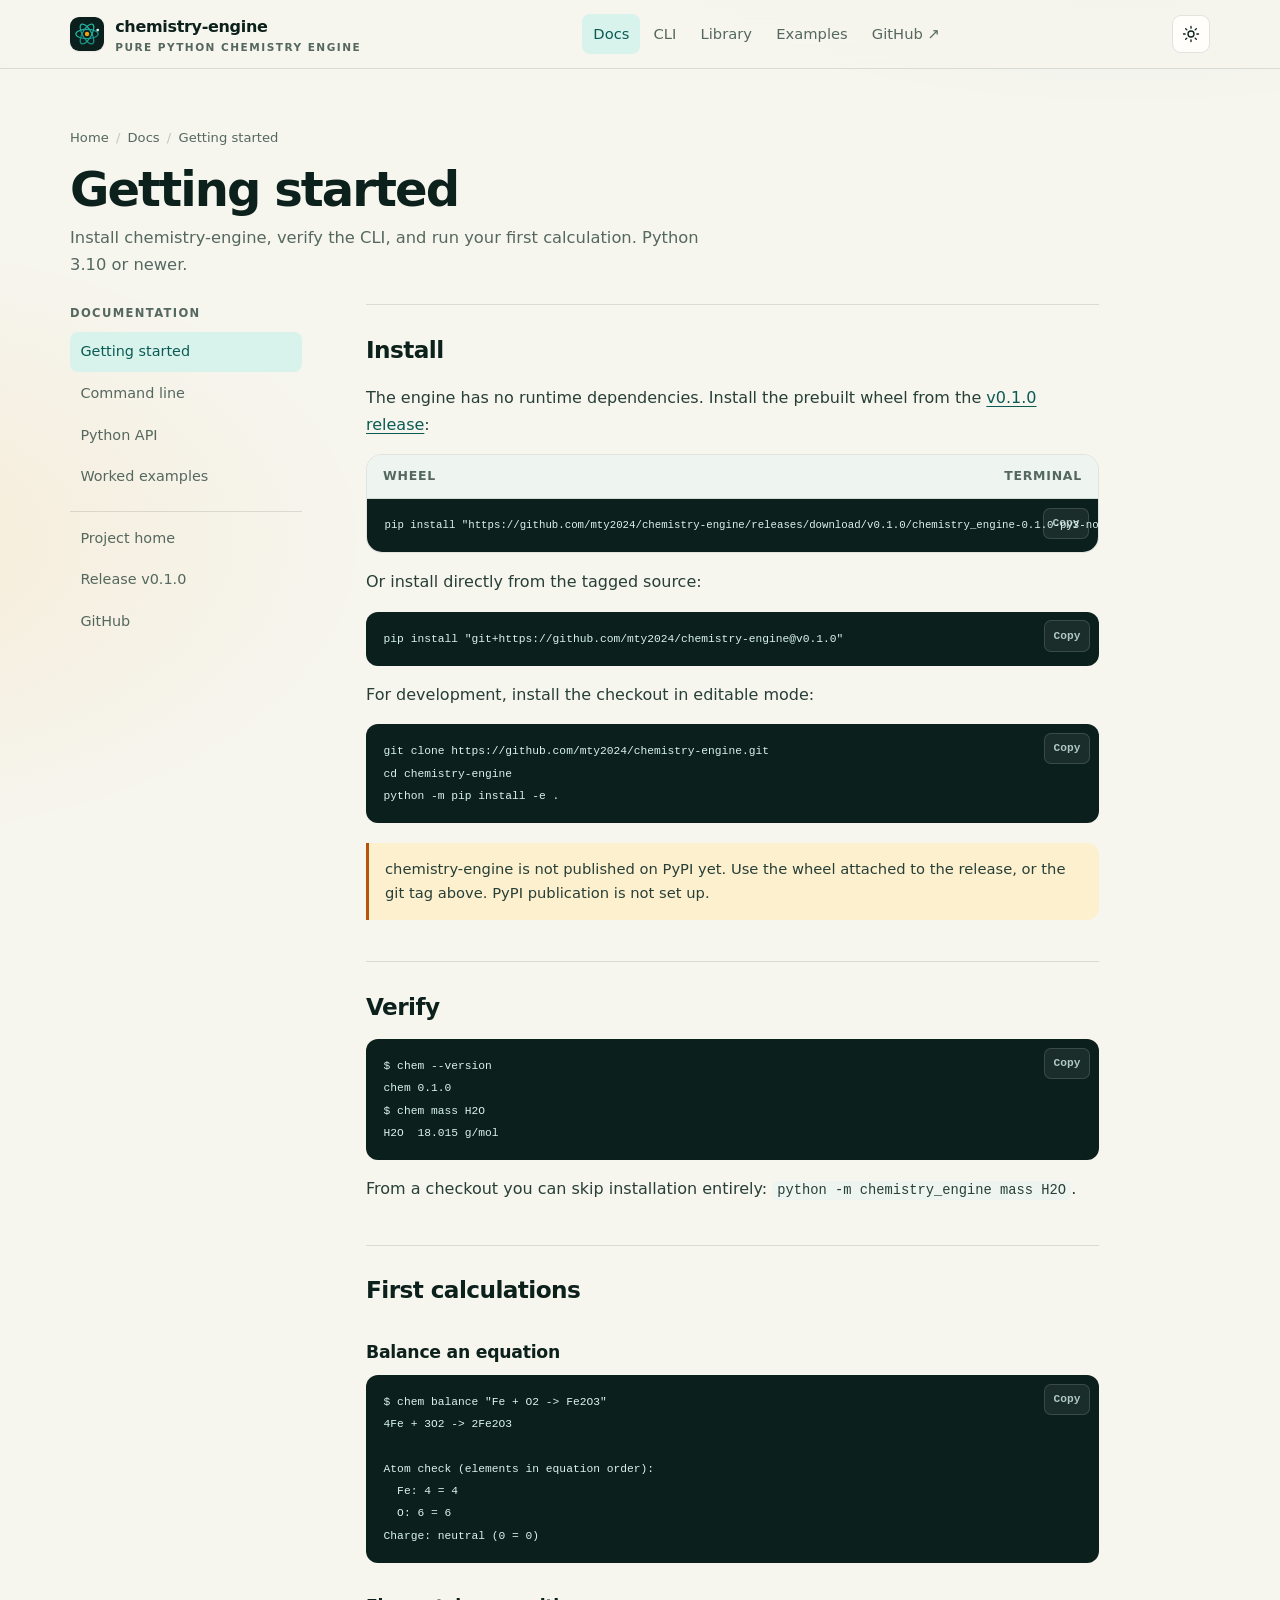
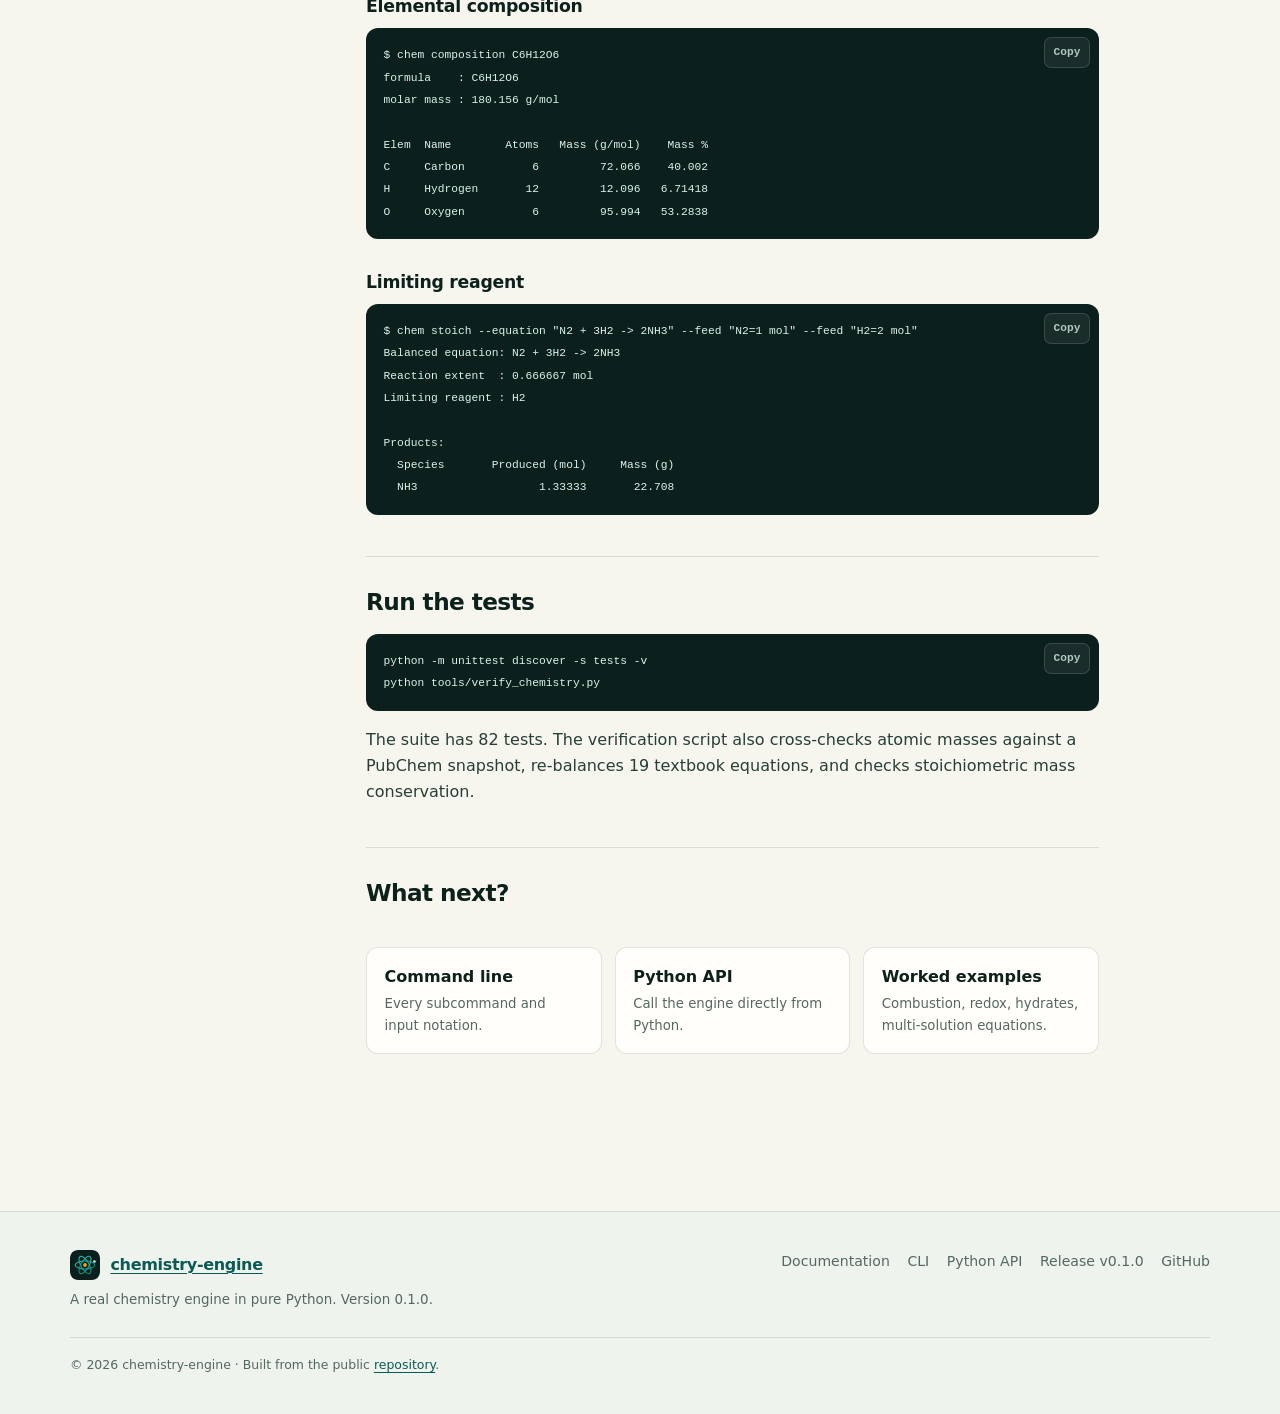
==== site/docs/index.html @ 9624a985 "feat: add GitHub Pages documentation site - responsive landing page with interactive element explore" ====
<!doctype html>
<html lang="en">
<head>
  <meta charset="utf-8">
  <meta name="viewport" content="width=device-width, initial-scale=1">
  <title>Getting started — chemistry-engine</title>
  <meta name="description" content="Install the chemistry-engine wheel, verify the CLI, and run your first formulas, balances, and stoichiometry calculations.">
  <link rel="icon" href="../assets/logo.svg" type="image/svg+xml">
  <script>
    (function () {
      try {
        var stored = localStorage.getItem("chemistry-engine-theme");
        var dark = window.matchMedia("(prefers-color-scheme: dark)").matches;
        document.documentElement.dataset.theme = stored || (dark ? "dark" : "light");
      } catch (error) {}
    })();
  </script>
  <link rel="stylesheet" href="../assets/styles.css">
  <script defer src="../assets/site.js"></script>
</head>
<body>
  <a class="skip-link" href="#main">Skip to content</a>

  <header class="site-header">
    <div class="container">
      <a class="brand" href="../index.html">
        <img src="../assets/logo.svg" alt="" width="34" height="34">
        <span>chemistry-engine<small>pure python chemistry engine</small></span>
      </a>
      <nav class="nav" id="primary-nav" data-nav aria-label="Primary">
        <a href="index.html" aria-current="page">Docs</a>
        <a href="cli.html">CLI</a>
        <a href="library.html">Library</a>
        <a href="examples.html">Examples</a>
        <a href="https://github.com/mty2024/chemistry-engine" rel="noopener">GitHub ↗</a>
      </nav>
      <div class="header-actions">
        <button class="icon-btn" type="button" data-theme-toggle aria-label="Switch theme" aria-pressed="false">
          <svg viewBox="0 0 24 24" fill="none" stroke="currentColor" stroke-width="1.8" stroke-linecap="round" aria-hidden="true"><circle cx="12" cy="12" r="4"></circle><path d="M12 2v2.2M12 19.8V22M2 12h2.2M19.8 12H22M4.9 4.9l1.6 1.6M17.5 17.5l1.6 1.6M19.1 4.9l-1.6 1.6M6.5 17.5l-1.6 1.6"></path></svg>
        </button>
        <button class="icon-btn menu-toggle" type="button" data-menu-toggle aria-expanded="false" aria-controls="primary-nav" aria-label="Open navigation">
          <svg viewBox="0 0 24 24" fill="none" stroke="currentColor" stroke-width="2" stroke-linecap="round" aria-hidden="true"><path d="M4 7h16M4 12h16M4 17h16"></path></svg>
        </button>
      </div>
    </div>
  </header>

  <main id="main">
    <section class="docs-hero">
      <div class="container">
        <ol class="breadcrumb">
          <li><a href="../index.html">Home</a></li>
          <li>Docs</li>
          <li>Getting started</li>
        </ol>
        <h1>Getting started</h1>
        <p>Install chemistry-engine, verify the CLI, and run your first calculation. Python 3.10 or newer.</p>
      </div>
    </section>

    <div class="container docs-layout">
      <aside class="docs-sidebar">
        <p class="sidebar-title">Documentation</p>
        <nav data-docs-nav aria-label="Documentation">
          <a href="index.html">Getting started</a>
          <a href="cli.html">Command line</a>
          <a href="library.html">Python API</a>
          <a href="examples.html">Worked examples</a>
        </nav>
        <hr class="sidebar-sep">
        <nav aria-label="Elsewhere">
          <a href="../index.html">Project home</a>
          <a href="https://github.com/mty2024/chemistry-engine/releases/tag/v0.1.0" rel="noopener">Release v0.1.0</a>
          <a href="https://github.com/mty2024/chemistry-engine" rel="noopener">GitHub</a>
        </nav>
      </aside>

      <article class="doc-body">
        <h2>Install</h2>
        <p>
          The engine has no runtime dependencies. Install the prebuilt wheel from the
          <a href="https://github.com/mty2024/chemistry-engine/releases/tag/v0.1.0" rel="noopener">v0.1.0 release</a>:
        </p>
        <div class="code-card">
          <header><span>Wheel</span><span>terminal</span></header>
          <pre><code>pip install "https://github.com/mty2024/chemistry-engine/releases/download/v0.1.0/chemistry_engine-0.1.0-py3-none-any.whl"</code></pre>
        </div>
        <p>Or install directly from the tagged source:</p>
        <pre><code>pip install "git+https://github.com/mty2024/chemistry-engine@v0.1.0"</code></pre>
        <p>For development, install the checkout in editable mode:</p>
        <pre><code>git clone https://github.com/mty2024/chemistry-engine.git
cd chemistry-engine
python -m pip install -e .</code></pre>
        <div class="callout">
          <p>chemistry-engine is not published on PyPI yet. Use the wheel attached to the release, or the git tag above. PyPI publication is not set up.</p>
        </div>

        <h2>Verify</h2>
        <pre><code>$ chem --version
chem 0.1.0
$ chem mass H2O
H2O  18.015 g/mol</code></pre>
        <p>
          From a checkout you can skip installation entirely:
          <code>python -m chemistry_engine mass H2O</code>.
        </p>

        <h2>First calculations</h2>
        <h3>Balance an equation</h3>
        <pre><code>$ chem balance "Fe + O2 -> Fe2O3"
4Fe + 3O2 -> 2Fe2O3

Atom check (elements in equation order):
  Fe: 4 = 4
  O: 6 = 6
Charge: neutral (0 = 0)</code></pre>

        <h3>Elemental composition</h3>
        <pre><code>$ chem composition C6H12O6
formula    : C6H12O6
molar mass : 180.156 g/mol

Elem  Name        Atoms   Mass (g/mol)    Mass %
C     Carbon          6         72.066    40.002
H     Hydrogen       12         12.096   6.71418
O     Oxygen          6         95.994   53.2838</code></pre>

        <h3>Limiting reagent</h3>
        <pre><code>$ chem stoich --equation "N2 + 3H2 -> 2NH3" --feed "N2=1 mol" --feed "H2=2 mol"
Balanced equation: N2 + 3H2 -> 2NH3
Reaction extent  : 0.666667 mol
Limiting reagent : H2

Products:
  Species       Produced (mol)     Mass (g)
  NH3                  1.33333       22.708</code></pre>

        <h2>Run the tests</h2>
        <pre><code>python -m unittest discover -s tests -v
python tools/verify_chemistry.py</code></pre>
        <p>
          The suite has 82 tests. The verification script also cross-checks atomic
          masses against a PubChem snapshot, re-balances 19 textbook equations, and
          checks stoichiometric mass conservation.
        </p>

        <h2>What next?</h2>
        <div class="next-links">
          <a href="cli.html">Command line<span>Every subcommand and input notation.</span></a>
          <a href="library.html">Python API<span>Call the engine directly from Python.</span></a>
          <a href="examples.html">Worked examples<span>Combustion, redox, hydrates, multi-solution equations.</span></a>
        </div>
      </article>
    </div>
  </main>

  <footer class="site-footer">
    <div class="container">
      <div class="footer-grid">
        <div>
          <a class="footer-brand" href="../index.html">
            <img src="../assets/logo.svg" alt="" width="30" height="30">
            <span>chemistry-engine</span>
          </a>
          <p class="footer-meta">A real chemistry engine in pure Python. Version 0.1.0.</p>
        </div>
        <ul class="footer-links">
          <li><a href="index.html">Documentation</a></li>
          <li><a href="cli.html">CLI</a></li>
          <li><a href="library.html">Python API</a></li>
          <li><a href="https://github.com/mty2024/chemistry-engine/releases/tag/v0.1.0" rel="noopener">Release v0.1.0</a></li>
          <li><a href="https://github.com/mty2024/chemistry-engine" rel="noopener">GitHub</a></li>
        </ul>
      </div>
      <div class="footer-bottom">
        © <span data-year>2026</span> chemistry-engine · Built from the public
        <a href="https://github.com/mty2024/chemistry-engine" rel="noopener">repository</a>.
      </div>
    </div>
  </footer>
</body>
</html>
---- site/assets/styles.css ----
/* chemistry-engine — project site styles (no external assets or fonts) */

:root {
  color-scheme: light;
  --bg: #f6f5ee;
  --bg-soft: #eef3ee;
  --surface: #fffefa;
  --surface-2: #eef4f0;
  --surface-3: #e4eee8;
  --ink: #0d211c;
  --ink-soft: #273f37;
  --muted: #55685f;
  --line: rgba(13, 33, 28, 0.12);
  --line-strong: rgba(13, 33, 28, 0.22);
  --brand: #0f766e;
  --brand-strong: #0b5b54;
  --brand-soft: #d8f3ec;
  --accent: #b45309;
  --accent-soft: #fdf0cf;
  --code-bg: #0b1f1c;
  --code-ink: #d9f4ec;
  --code-muted: #7fb3a6;
  --shadow-sm: 0 1px 2px rgba(13, 33, 28, 0.06);
  --shadow: 0 22px 55px -32px rgba(13, 33, 28, 0.5);
  --radius-sm: 10px;
  --radius: 16px;
  --radius-lg: 26px;
  --max: 1140px;
  --font-sans: "Segoe UI", system-ui, -apple-system, BlinkMacSystemFont, "Helvetica Neue", Arial, sans-serif;
  --font-mono: "Cascadia Code", ui-monospace, SFMono-Regular, Consolas, "Liberation Mono", monospace;
}

[data-theme="dark"] {
  color-scheme: dark;
  --bg: #071310;
  --bg-soft: #0a1a16;
  --surface: #0d211c;
  --surface-2: #112a24;
  --surface-3: #17352d;
  --ink: #e9f6f1;
  --ink-soft: #c3d9d1;
  --muted: #96b0a7;
  --line: rgba(210, 240, 231, 0.13);
  --line-strong: rgba(210, 240, 231, 0.24);
  --brand: #2dd4bf;
  --brand-strong: #5eead4;
  --brand-soft: #103d36;
  --accent: #fbbf24;
  --accent-soft: #37290a;
  --code-bg: #030e0b;
  --code-ink: #c9f5e8;
  --code-muted: #6fa99a;
  --shadow-sm: 0 1px 2px rgba(0, 0, 0, 0.4);
  --shadow: 0 24px 60px -30px rgba(0, 0, 0, 0.85);
}

*,
*::before,
*::after {
  box-sizing: border-box;
}

html {
  scroll-behavior: smooth;
}

@media (prefers-reduced-motion: reduce) {
  html {
    scroll-behavior: auto;
  }
  *,
  *::before,
  *::after {
    animation-duration: 0.001ms !important;
    transition-duration: 0.001ms !important;
  }
}

body {
  margin: 0;
  font-family: var(--font-sans);
  font-size: 16px;
  line-height: 1.65;
  color: var(--ink);
  background:
    radial-gradient(1100px 560px at 88% -8%, rgba(20, 184, 166, 0.14), transparent 62%),
    radial-gradient(900px 520px at -12% 18%, rgba(245, 158, 11, 0.1), transparent 58%),
    var(--bg);
  -webkit-font-smoothing: antialiased;
  text-rendering: optimizeLegibility;
}

img,
svg {
  display: block;
  max-width: 100%;
}

a {
  color: var(--brand-strong);
  text-decoration-thickness: 1px;
  text-underline-offset: 3px;
}

[data-theme="dark"] a {
  color: var(--brand);
}

a:hover {
  text-decoration-thickness: 2px;
}

button {
  font: inherit;
}

::selection {
  background: var(--brand-soft);
  color: var(--ink);
}

:focus-visible {
  outline: 3px solid var(--brand);
  outline-offset: 3px;
  border-radius: 4px;
}

.sr-only {
  position: absolute;
  width: 1px;
  height: 1px;
  padding: 0;
  margin: -1px;
  overflow: hidden;
  clip: rect(0, 0, 0, 0);
  white-space: nowrap;
  border: 0;
}

.skip-link {
  position: absolute;
  top: -100%;
  left: 1rem;
  z-index: 100;
  padding: 0.7rem 1rem;
  background: var(--ink);
  color: var(--bg);
  border-radius: 0 0 10px 10px;
  font-weight: 600;
}

.skip-link:focus {
  top: 0;
}

.container {
  width: min(calc(100% - 2.5rem), var(--max));
  margin-inline: auto;
}

.muted {
  color: var(--muted);
}

/* ---------- header ---------- */
.site-header {
  position: sticky;
  top: 0;
  z-index: 50;
  background: color-mix(in srgb, var(--bg) 84%, transparent);
  border-bottom: 1px solid var(--line);
  backdrop-filter: blur(16px);
  -webkit-backdrop-filter: blur(16px);
}

.site-header .container {
  display: flex;
  align-items: center;
  justify-content: space-between;
  gap: 1rem;
  min-height: 68px;
}

.brand {
  display: inline-flex;
  align-items: center;
  gap: 0.7rem;
  color: var(--ink);
  text-decoration: none;
  font-weight: 700;
  letter-spacing: -0.02em;
  white-space: nowrap;
}

.brand img {
  width: 34px;
  height: 34px;
  border-radius: 9px;
  box-shadow: var(--shadow-sm);
}

.brand small {
  display: block;
  font-size: 0.66rem;
  font-weight: 600;
  letter-spacing: 0.14em;
  text-transform: uppercase;
  color: var(--muted);
  line-height: 1.2;
}

.nav {
  display: flex;
  align-items: center;
  gap: 0.15rem;
}

.nav a {
  padding: 0.48rem 0.68rem;
  border-radius: 8px;
  color: var(--muted);
  text-decoration: none;
  font-size: 0.92rem;
  font-weight: 500;
}

.nav a:hover {
  color: var(--ink);
  background: var(--surface-2);
}

.nav a[aria-current="page"] {
  color: var(--brand-strong);
  background: var(--brand-soft);
}

[data-theme="dark"] .nav a[aria-current="page"] {
  color: var(--brand-strong);
}

.header-actions {
  display: flex;
  align-items: center;
  gap: 0.35rem;
}

.icon-btn {
  display: inline-grid;
  place-items: center;
  width: 38px;
  height: 38px;
  border: 1px solid var(--line);
  border-radius: 9px;
  background: var(--surface);
  color: var(--ink);
  cursor: pointer;
  transition: border-color 0.15s ease, background 0.15s ease;
}

.icon-btn:hover {
  border-color: var(--brand);
  background: var(--surface-2);
}

.icon-btn svg {
  width: 18px;
  height: 18px;
}

.menu-toggle {
  display: none;
}

@media (max-width: 860px) {
  .nav {
    display: none;
  }
  .menu-toggle {
    display: inline-grid;
  }
  .nav.is-open {
    display: flex;
    position: absolute;
    top: 68px;
    left: 0;
    right: 0;
    flex-direction: column;
    align-items: stretch;
    gap: 0.15rem;
    padding: 0.7rem 1.25rem 1rem;
    background: var(--surface);
    border-bottom: 1px solid var(--line);
    box-shadow: var(--shadow);
  }
  .nav.is-open a {
    padding: 0.7rem 0.8rem;
  }
}

/* ---------- buttons ---------- */
.btn {
  display: inline-flex;
  align-items: center;
  justify-content: center;
  gap: 0.5rem;
  padding: 0.72rem 1.15rem;
  border: 1px solid transparent;
  border-radius: 10px;
  font-size: 0.95rem;
  font-weight: 600;
  line-height: 1.2;
  text-decoration: none;
  cursor: pointer;
  transition: background 0.15s ease, border-color 0.15s ease, color 0.15s ease, transform 0.15s ease;
}

.btn:active {
  transform: translateY(1px);
}

.btn-primary {
  background: var(--brand);
  color: #f4fffb;
}

.btn-primary:hover {
  background: var(--brand-strong);
  text-decoration: none;
}

[data-theme="dark"] .btn-primary {
  color: #032521;
}

.btn-ghost {
  background: var(--surface);
  border-color: var(--line-strong);
  color: var(--ink);
}

.btn-ghost:hover {
  border-color: var(--brand);
  color: var(--brand-strong);
  text-decoration: none;
}

.btn-small {
  padding: 0.45rem 0.7rem;
  font-size: 0.82rem;
  border-radius: 8px;
}

/* ---------- hero ---------- */
.hero {
  padding: clamp(3rem, 8vw, 6rem) 0 clamp(2.5rem, 6vw, 4rem);
}

.hero-grid {
  display: grid;
  grid-template-columns: minmax(0, 1.15fr) minmax(300px, 0.85fr);
  gap: clamp(2rem, 5vw, 4.5rem);
  align-items: center;
}

.eyebrow {
  display: inline-flex;
  align-items: center;
  gap: 0.5rem;
  margin: 0 0 1.1rem;
  padding: 0.35rem 0.7rem;
  border: 1px solid var(--line);
  border-radius: 999px;
  background: var(--surface);
  color: var(--muted);
  font-size: 0.78rem;
  font-weight: 600;
  letter-spacing: 0.08em;
  text-transform: uppercase;
}

.eyebrow::before {
  content: "";
  width: 7px;
  height: 7px;
  border-radius: 50%;
  background: var(--brand);
  box-shadow: 0 0 0 4px var(--brand-soft);
}

.hero h1 {
  margin: 0 0 1.1rem;
  max-width: 15ch;
  font-size: clamp(2.7rem, 6.4vw, 4.9rem);
  line-height: 1.02;
  letter-spacing: -0.045em;
  font-weight: 750;
}

.hero h1 .grad {
  background: linear-gradient(115deg, var(--brand) 10%, var(--accent) 90%);
  -webkit-background-clip: text;
  background-clip: text;
  color: transparent;
}

.lede {
  margin: 0;
  max-width: 56ch;
  font-size: clamp(1.02rem, 1.8vw, 1.2rem);
  color: var(--muted);
}

.hero-actions {
  display: flex;
  flex-wrap: wrap;
  gap: 0.65rem;
  margin-top: 1.6rem;
}

.install {
  display: flex;
  flex-wrap: wrap;
  align-items: center;
  gap: 0.6rem;
  margin-top: 1.5rem;
  padding: 0.8rem 0.9rem;
  max-width: 680px;
  border-radius: 12px;
  background: var(--code-bg);
  color: var(--code-ink);
  font-family: var(--font-mono);
  font-size: 0.82rem;
  overflow-x: auto;
  box-shadow: var(--shadow-sm);
}

.install .prompt {
  color: var(--code-muted);
  user-select: none;
}

.install code {
  flex: 1 1 260px;
  min-width: 0;
  background: none;
  padding: 0;
  white-space: normal;
  overflow-wrap: anywhere;
  line-height: 1.5;
}

.install .copy-inline {
  flex: none;
  margin-left: auto;
  padding: 0.35rem 0.55rem;
  border: 1px solid rgba(255, 255, 255, 0.18);
  border-radius: 7px;
  background: rgba(255, 255, 255, 0.07);
  color: var(--code-ink);
  font-size: 0.72rem;
  cursor: pointer;
}

.install .copy-inline:hover {
  background: rgba(255, 255, 255, 0.14);
}

.hero-panel {
  position: relative;
  padding: 1.1rem;
  border: 1px solid var(--line);
  border-radius: var(--radius-lg);
  background: var(--surface);
  box-shadow: var(--shadow);
}

.hero-panel::before {
  content: "";
  position: absolute;
  inset: -1px;
  border-radius: inherit;
  padding: 1px;
  background: linear-gradient(140deg, rgba(20, 184, 166, 0.55), transparent 45%, rgba(245, 158, 11, 0.35));
  -webkit-mask: linear-gradient(#000 0 0) content-box, linear-gradient(#000 0 0);
  -webkit-mask-composite: xor;
  mask-composite: exclude;
  pointer-events: none;
}

.hero-panel .panel-label {
  margin: 0 0 0.7rem;
  color: var(--muted);
  font-size: 0.74rem;
  font-weight: 600;
  letter-spacing: 0.12em;
  text-transform: uppercase;
}

.hero-panel pre {
  margin: 0;
  min-height: 245px;
  font-size: 0.76rem;
}

/* ---------- stats ---------- */
.stats {
  display: grid;
  grid-template-columns: repeat(4, minmax(0, 1fr));
  gap: 1px;
  margin: 0.5rem 0 0;
  border: 1px solid var(--line);
  border-radius: var(--radius);
  background: var(--line);
  overflow: hidden;
}

.stat {
  padding: 1.15rem 1.25rem;
  background: var(--surface);
}

.stat b {
  display: block;
  font-size: 1.75rem;
  line-height: 1.1;
  letter-spacing: -0.03em;
}

.stat span {
  display: block;
  margin-top: 0.2rem;
  color: var(--muted);
  font-size: 0.84rem;
}

/* ---------- sections ---------- */
.section {
  padding: clamp(3rem, 7vw, 5.5rem) 0 0;
}

.section-head {
  display: flex;
  align-items: end;
  justify-content: space-between;
  gap: 2rem;
  margin-bottom: 1.6rem;
}

.kicker {
  margin: 0 0 0.5rem;
  color: var(--brand-strong);
  font-size: 0.78rem;
  font-weight: 700;
  letter-spacing: 0.12em;
  text-transform: uppercase;
}

[data-theme="dark"] .kicker {
  color: var(--brand);
}

.section-head h2 {
  margin: 0;
  max-width: 22ch;
  font-size: clamp(1.7rem, 3.6vw, 2.5rem);
  line-height: 1.12;
  letter-spacing: -0.035em;
}

.section-head p {
  max-width: 44ch;
  margin: 0;
  color: var(--muted);
}

.cards {
  display: grid;
  grid-template-columns: repeat(auto-fit, minmax(240px, 1fr));
  gap: 1rem;
}

.card {
  padding: 1.35rem;
  border: 1px solid var(--line);
  border-radius: var(--radius);
  background: var(--surface);
  box-shadow: var(--shadow-sm);
  transition: transform 0.18s ease, border-color 0.18s ease, box-shadow 0.18s ease;
}

.card:hover {
  transform: translateY(-2px);
  border-color: var(--line-strong);
  box-shadow: var(--shadow);
}

.card .icon {
  display: grid;
  place-items: center;
  width: 40px;
  height: 40px;
  margin-bottom: 1rem;
  border-radius: 12px;
  background: var(--brand-soft);
  color: var(--brand-strong);
}

[data-theme="dark"] .card .icon {
  color: var(--brand-strong);
}

.card .icon svg {
  width: 21px;
  height: 21px;
}

.card h3 {
  margin: 0 0 0.4rem;
  font-size: 1.02rem;
  letter-spacing: -0.015em;
}

.card p {
  margin: 0;
  color: var(--muted);
  font-size: 0.91rem;
}

.card code {
  font-size: 0.86em;
}

.card-link {
  display: block;
  color: inherit;
  text-decoration: none;
}

.card-link:hover {
  text-decoration: none;
}

.card-link .card-more {
  display: inline-flex;
  gap: 0.35rem;
  margin-top: 0.9rem;
  color: var(--brand-strong);
  font-size: 0.86rem;
  font-weight: 600;
}

[data-theme="dark"] .card-link .card-more {
  color: var(--brand);
}

/* ---------- code ---------- */
pre {
  position: relative;
  margin: 0;
  padding: 1rem 1.1rem;
  padding-right: 4.7rem;
  border-radius: 12px;
  background: var(--code-bg);
  color: var(--code-ink);
  font-family: var(--font-mono);
  font-size: 0.82rem;
  line-height: 1.7;
  overflow-x: auto;
  tab-size: 2;
}

pre code {
  background: none;
  padding: 0;
  color: inherit;
  font-family: inherit;
  font-size: inherit;
}

.copy {
  position: absolute;
  top: 0.55rem;
  right: 0.55rem;
  padding: 0.32rem 0.55rem;
  border: 1px solid rgba(255, 255, 255, 0.18);
  border-radius: 7px;
  background: rgba(255, 255, 255, 0.08);
  color: var(--code-ink);
  font-size: 0.7rem;
  font-weight: 600;
  cursor: pointer;
  opacity: 0.8;
  transition: opacity 0.15s ease, background 0.15s ease;
}

.copy:hover {
  opacity: 1;
  background: rgba(255, 255, 255, 0.16);
}

.code-card {
  overflow: hidden;
  border: 1px solid var(--line);
  border-radius: var(--radius);
  background: var(--surface);
}

.code-card header {
  display: flex;
  align-items: center;
  justify-content: space-between;
  gap: 1rem;
  padding: 0.7rem 1rem;
  border-bottom: 1px solid var(--line);
  background: var(--surface-2);
  font-size: 0.78rem;
  font-weight: 600;
  letter-spacing: 0.06em;
  text-transform: uppercase;
  color: var(--muted);
}

.code-card pre {
  border-radius: 0;
  font-size: 0.78rem;
}

.code-grid {
  display: grid;
  grid-template-columns: repeat(auto-fit, minmax(420px, 1fr));
  gap: 1rem;
}

/* ---------- element explorer ---------- */
.explorer {
  padding: 1.2rem;
  border: 1px solid var(--line);
  border-radius: var(--radius-lg);
  background: var(--surface);
  box-shadow: var(--shadow);
}

.explorer-toolbar {
  display: flex;
  flex-wrap: wrap;
  align-items: center;
  justify-content: space-between;
  gap: 0.8rem;
  margin-bottom: 1rem;
}

.search {
  position: relative;
  flex: 1 1 280px;
  max-width: 420px;
}

.search svg {
  position: absolute;
  top: 50%;
  left: 0.85rem;
  width: 16px;
  height: 16px;
  transform: translateY(-50%);
  color: var(--muted);
  pointer-events: none;
}

.search input {
  width: 100%;
  padding: 0.65rem 0.85rem 0.65rem 2.45rem;
  border: 1px solid var(--line-strong);
  border-radius: 9px;
  background: var(--surface-2);
  color: var(--ink);
  font: inherit;
  font-size: 0.9rem;
}

.search input::placeholder {
  color: var(--muted);
}

.explorer-count {
  margin: 0;
  color: var(--muted);
  font-size: 0.82rem;
  font-variant-numeric: tabular-nums;
}

.explorer-body {
  display: grid;
  grid-template-columns: minmax(0, 1fr) 280px;
  gap: 1rem;
  align-items: start;
}

.element-grid {
  display: grid;
  grid-template-columns: repeat(auto-fill, minmax(92px, 1fr));
  gap: 0.45rem;
  max-height: 470px;
  padding: 0.15rem;
  overflow-y: auto;
}

.element-card {
  appearance: none;
  display: flex;
  flex-direction: column;
  gap: 0.05rem;
  padding: 0.55rem 0.6rem;
  border: 1px solid var(--line);
  border-radius: 9px;
  background: var(--surface-2);
  color: var(--ink);
  text-align: left;
  cursor: pointer;
  transition: border-color 0.12s ease, background 0.12s ease, transform 0.12s ease;
}

.element-card:hover {
  border-color: var(--brand);
  transform: translateY(-1px);
}

.element-card[aria-pressed="true"] {
  border-color: var(--brand);
  background: var(--brand);
  color: #f4fffb;
}

.element-card .sym {
  font-size: 1.02rem;
  font-weight: 700;
  line-height: 1.25;
}

.element-card .z {
  color: var(--muted);
  font-size: 0.66rem;
  line-height: 1.2;
}

.element-card .mass {
  font-size: 0.67rem;
  font-variant-numeric: tabular-nums;
  line-height: 1.25;
}

.element-card[aria-pressed="true"] .z,
.element-card[aria-pressed="true"] .mass {
  color: rgba(244, 255, 251, 0.8);
}

[data-theme="dark"] .element-card[aria-pressed="true"] {
  color: #04231f;
}

[data-theme="dark"] .element-card[aria-pressed="true"] .z,
[data-theme="dark"] .element-card[aria-pressed="true"] .mass {
  color: rgba(4, 35, 31, 0.72);
}

.element-detail {
  position: sticky;
  top: 88px;
  min-height: 238px;
  padding: 1.15rem;
  border: 1px solid var(--line);
  border-radius: 14px;
  background: var(--surface-2);
}

.element-detail .detail-z {
  color: var(--muted);
  font-size: 0.78rem;
  letter-spacing: 0.08em;
  text-transform: uppercase;
}

.element-detail .detail-symbol {
  margin: 0.1rem 0 0.2rem;
  font-size: 2.6rem;
  font-weight: 750;
  line-height: 1;
  letter-spacing: -0.04em;
  color: var(--brand-strong);
}

[data-theme="dark"] .element-detail .detail-symbol {
  color: var(--brand);
}

.element-detail .detail-name {
  margin: 0 0 0.9rem;
  font-size: 1.02rem;
  font-weight: 650;
}

.element-detail dl {
  display: grid;
  grid-template-columns: auto 1fr;
  gap: 0.25rem 1rem;
  margin: 0;
  font-size: 0.83rem;
}

.element-detail dt {
  color: var(--muted);
}

.element-detail dd {
  margin: 0;
  font-variant-numeric: tabular-nums;
}

.explorer-note {
  margin: 0.8rem 0 0;
  color: var(--muted);
  font-size: 0.78rem;
}

.explorer-note a {
  font-weight: 600;
}

/* ---------- docs ---------- */
.docs-hero {
  padding: clamp(2.2rem, 5vw, 3.6rem) 0 1.6rem;
}

.breadcrumb {
  display: flex;
  flex-wrap: wrap;
  gap: 0.45rem;
  margin: 0 0 0.9rem;
  padding: 0;
  list-style: none;
  color: var(--muted);
  font-size: 0.82rem;
}

.breadcrumb a {
  color: var(--muted);
  text-decoration: none;
}

.breadcrumb a:hover {
  color: var(--brand-strong);
}

.breadcrumb li::after {
  content: "/";
  margin-left: 0.45rem;
  color: var(--line-strong);
}

.breadcrumb li:last-child::after {
  content: "";
}

.docs-hero h1 {
  margin: 0 0 0.6rem;
  font-size: clamp(2rem, 4.5vw, 3rem);
  line-height: 1.1;
  letter-spacing: -0.04em;
}

.docs-hero p {
  max-width: 62ch;
  margin: 0;
  color: var(--muted);
  font-size: 1.02rem;
}

.docs-layout {
  display: grid;
  grid-template-columns: 232px minmax(0, 1fr);
  gap: clamp(2rem, 5vw, 4rem);
  padding-bottom: clamp(3rem, 6vw, 5rem);
}

.docs-sidebar {
  position: sticky;
  top: 90px;
  align-self: start;
}

.sidebar-title {
  margin: 0 0 0.55rem;
  color: var(--muted);
  font-size: 0.72rem;
  font-weight: 700;
  letter-spacing: 0.12em;
  text-transform: uppercase;
}

.docs-sidebar nav {
  display: flex;
  flex-direction: column;
  gap: 0.12rem;
}

.docs-sidebar a {
  padding: 0.5rem 0.65rem;
  border-radius: 8px;
  color: var(--muted);
  text-decoration: none;
  font-size: 0.9rem;
  font-weight: 500;
}

.docs-sidebar a:hover {
  color: var(--ink);
  background: var(--surface-2);
}

.docs-sidebar a[aria-current="page"] {
  color: var(--brand-strong);
  background: var(--brand-soft);
}

.docs-sidebar .sidebar-sep {
  margin: 0.9rem 0 0.4rem;
  border: 0;
  border-top: 1px solid var(--line);
}

.doc-body {
  min-width: 0;
  max-width: 72ch;
}

.doc-body > :first-child {
  margin-top: 0;
}

.doc-body h2 {
  margin: 2.6rem 0 0.8rem;
  padding-top: 1.6rem;
  border-top: 1px solid var(--line);
  font-size: 1.45rem;
  letter-spacing: -0.025em;
}

.doc-body h3 {
  margin: 1.8rem 0 0.5rem;
  font-size: 1.08rem;
  letter-spacing: -0.015em;
}

.doc-body p,
.doc-body li {
  color: var(--ink-soft);
}

.doc-body li {
  margin: 0.25rem 0;
}

.doc-body ul,
.doc-body ol {
  padding-left: 1.25rem;
}

.doc-body code {
  padding: 0.12rem 0.32rem;
  border-radius: 5px;
  background: var(--surface-2);
  font-family: var(--font-mono);
  font-size: 0.86em;
}

.doc-body pre code {
  padding: 0;
  background: none;
}

.doc-body .code-card {
  margin: 1rem 0;
}

.doc-body .callout {
  margin: 1.2rem 0;
  padding: 0.9rem 1rem;
  border-left: 3px solid var(--accent);
  border-radius: 0 12px 12px 0;
  background: var(--accent-soft);
  color: var(--ink-soft);
  font-size: 0.92rem;
}

.doc-body .callout p {
  margin: 0;
}

.doc-body .callout p + p {
  margin-top: 0.5rem;
}

.table-wrap {
  margin: 1rem 0;
  border: 1px solid var(--line);
  border-radius: 12px;
  overflow-x: auto;
}

table {
  width: 100%;
  border-collapse: collapse;
  font-size: 0.88rem;
}

th,
td {
  padding: 0.62rem 0.8rem;
  border-bottom: 1px solid var(--line);
  text-align: left;
  vertical-align: top;
}

th {
  background: var(--surface-2);
  color: var(--ink);
  font-size: 0.78rem;
  font-weight: 700;
  letter-spacing: 0.04em;
  text-transform: uppercase;
}

tr:last-child td {
  border-bottom: 0;
}

td code {
  white-space: nowrap;
}

.next-links {
  display: grid;
  grid-template-columns: repeat(auto-fit, minmax(220px, 1fr));
  gap: 0.8rem;
  margin-top: 2.2rem;
}

.next-links a {
  display: block;
  padding: 1rem 1.1rem;
  border: 1px solid var(--line);
  border-radius: 12px;
  background: var(--surface);
  color: var(--ink);
  text-decoration: none;
  font-weight: 600;
}

.next-links a span {
  display: block;
  margin-top: 0.15rem;
  color: var(--muted);
  font-size: 0.83rem;
  font-weight: 400;
}

.next-links a:hover {
  border-color: var(--brand);
}

/* ---------- cta / footer ---------- */
.cta {
  display: flex;
  flex-wrap: wrap;
  align-items: center;
  justify-content: space-between;
  gap: 1.5rem;
  margin-top: clamp(3rem, 6vw, 5rem);
  padding: clamp(1.5rem, 4vw, 2.4rem);
  border-radius: var(--radius-lg);
  background: linear-gradient(135deg, #0f766e, #0a3b35 70%);
  color: #f2fffb;
  box-shadow: var(--shadow);
}

.cta h2 {
  margin: 0 0 0.35rem;
  font-size: clamp(1.4rem, 3vw, 2rem);
  letter-spacing: -0.03em;
}

.cta p {
  margin: 0;
  max-width: 54ch;
  color: rgba(242, 255, 251, 0.8);
}

.cta .btn-primary {
  background: #f2fffb;
  color: #0b4f47;
}

.cta .btn-primary:hover {
  background: #ffffff;
}

.cta .btn-ghost {
  background: transparent;
  border-color: rgba(255, 255, 255, 0.3);
  color: #f2fffb;
}

.cta .btn-ghost:hover {
  border-color: rgba(255, 255, 255, 0.65);
  background: rgba(255, 255, 255, 0.08);
  color: #ffffff;
}

.site-footer {
  margin-top: clamp(3rem, 7vw, 5rem);
  padding: 2.4rem 0;
  border-top: 1px solid var(--line);
  background: var(--bg-soft);
}

.footer-grid {
  display: flex;
  flex-wrap: wrap;
  align-items: flex-start;
  justify-content: space-between;
  gap: 1.5rem;
}

.footer-brand {
  display: flex;
  align-items: center;
  gap: 0.65rem;
  font-weight: 700;
  letter-spacing: -0.02em;
}

.footer-brand img {
  width: 30px;
  height: 30px;
  border-radius: 8px;
}

.footer-meta {
  margin: 0.55rem 0 0;
  color: var(--muted);
  font-size: 0.84rem;
}

.footer-links {
  display: flex;
  flex-wrap: wrap;
  gap: 0.4rem 1.1rem;
  padding: 0;
  margin: 0;
  list-style: none;
  font-size: 0.88rem;
}

.footer-links a {
  color: var(--muted);
  text-decoration: none;
}

.footer-links a:hover {
  color: var(--brand-strong);
}

.footer-bottom {
  margin-top: 1.6rem;
  padding-top: 1.1rem;
  border-top: 1px solid var(--line);
  color: var(--muted);
  font-size: 0.78rem;
}

/* ---------- responsive ---------- */
@media (max-width: 960px) {
  .hero-grid {
    grid-template-columns: 1fr;
    gap: 2.2rem;
  }
  .hero h1 {
    max-width: 18ch;
  }
  .explorer-body {
    grid-template-columns: 1fr;
  }
  .element-detail {
    position: static;
    min-height: 0;
  }
  .element-grid {
    max-height: 360px;
  }
  .docs-layout {
    grid-template-columns: 1fr;
    gap: 1.6rem;
  }
  .docs-sidebar {
    position: static;
  }
  .docs-sidebar nav {
    flex-flow: row wrap;
  }
}

@media (max-width: 720px) {
  .stats {
    grid-template-columns: repeat(2, minmax(0, 1fr));
  }
  .section-head {
    display: block;
  }
  .section-head p {
    margin-top: 0.6rem;
  }
  .hero-panel pre {
    min-height: 0;
  }
}

@media (max-width: 560px) {
  .container {
    width: min(calc(100% - 1.6rem), var(--max));
  }
  .brand small {
    display: none;
  }
  .hero-actions .btn {
    flex: 1 1 auto;
  }
  .install {
    font-size: 0.74rem;
  }
  .element-grid {
    grid-template-columns: repeat(auto-fill, minmax(80px, 1fr));
  }
  .footer-grid {
    display: block;
  }
  .footer-links {
    margin-top: 1rem;
  }
}
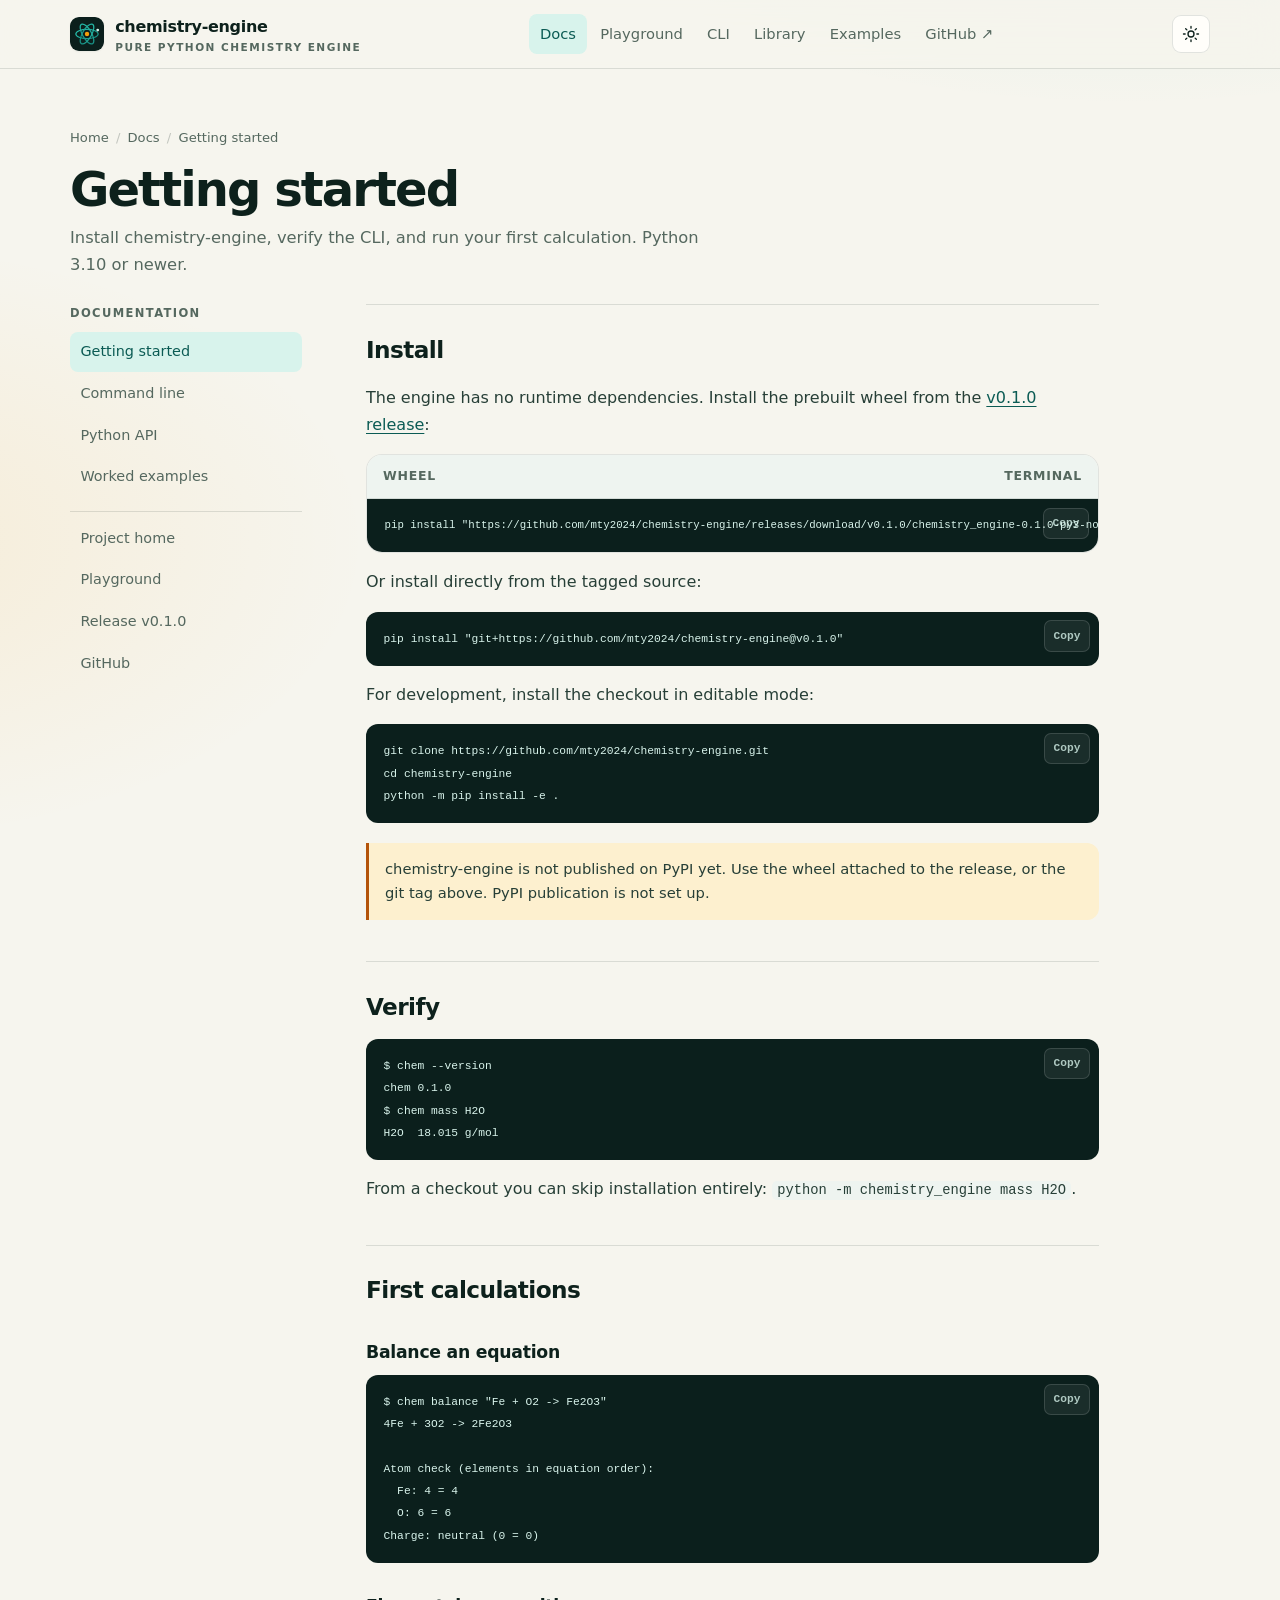
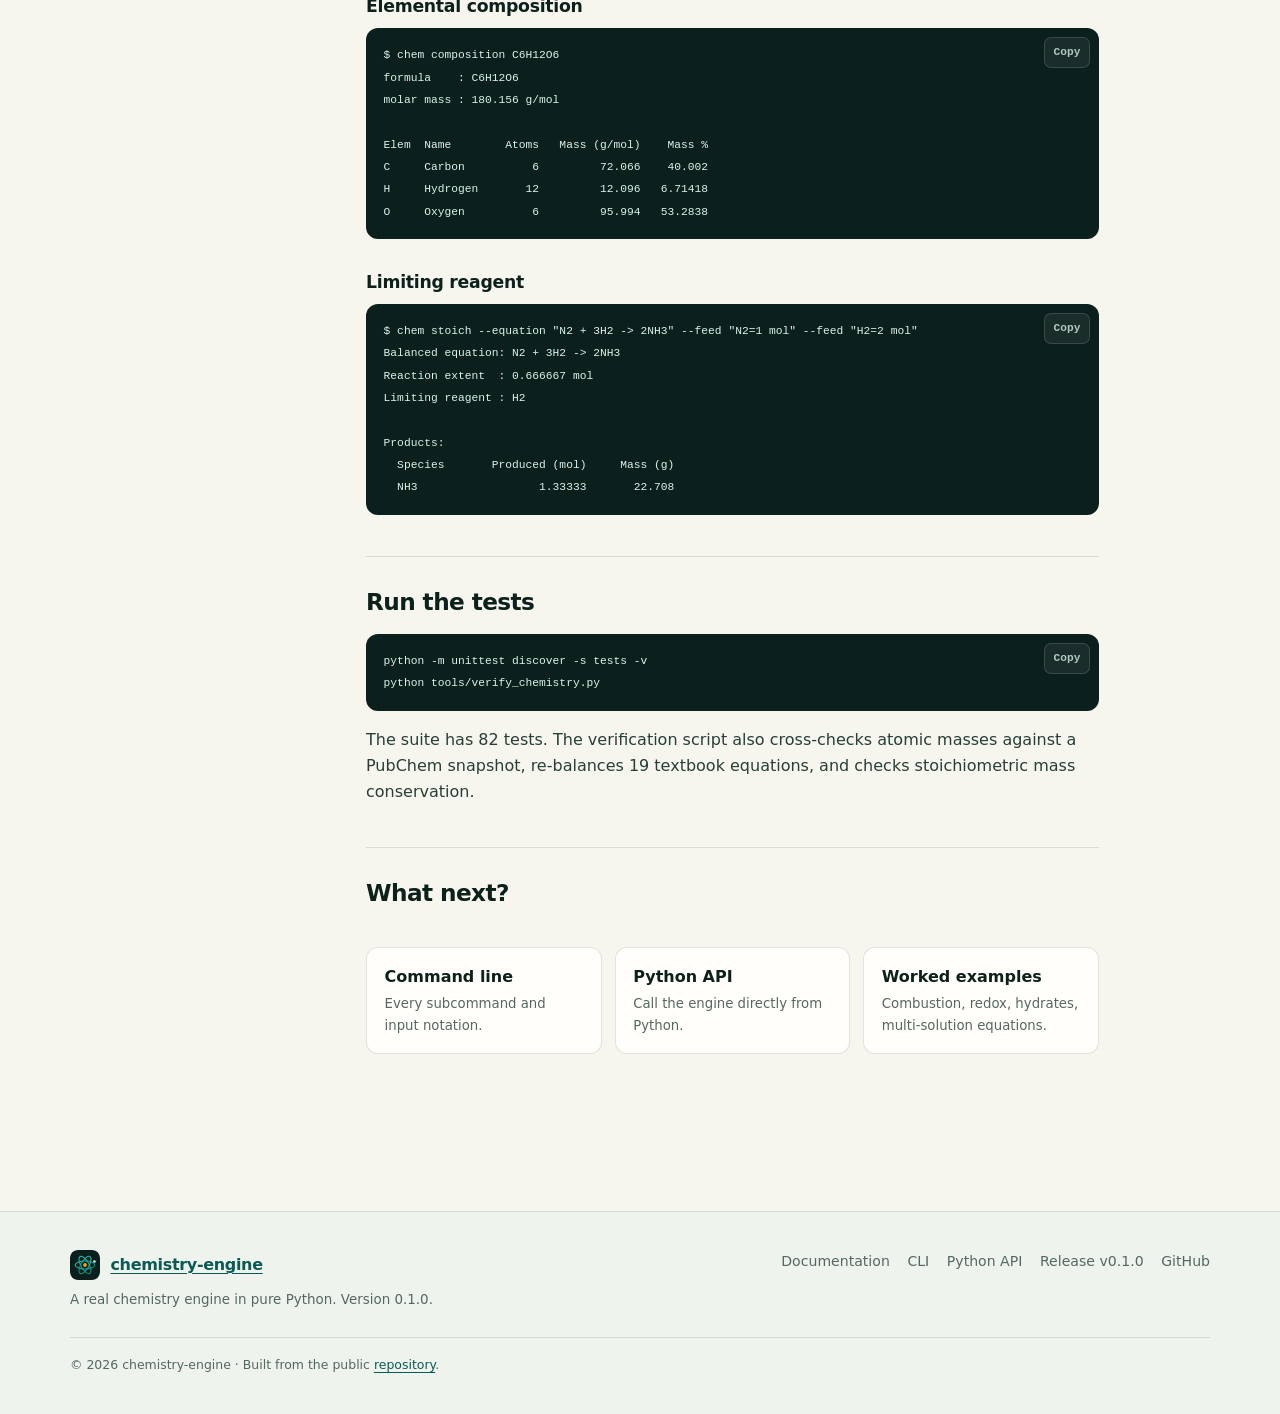
==== commit 95297c51: "feat: run the chemistry engine in the browser - add /playground.html with molar mass, composition, b" ====
--- a/site/docs/index.html
+++ b/site/docs/index.html
@@ -29,6 +29,7 @@
       </a>
       <nav class="nav" id="primary-nav" data-nav aria-label="Primary">
         <a href="index.html" aria-current="page">Docs</a>
+        <a href="../playground.html">Playground</a>
         <a href="cli.html">CLI</a>
         <a href="library.html">Library</a>
         <a href="examples.html">Examples</a>
@@ -70,6 +71,7 @@
         <hr class="sidebar-sep">
         <nav aria-label="Elsewhere">
           <a href="../index.html">Project home</a>
+          <a href="../playground.html">Playground</a>
           <a href="https://github.com/mty2024/chemistry-engine/releases/tag/v0.1.0" rel="noopener">Release v0.1.0</a>
           <a href="https://github.com/mty2024/chemistry-engine" rel="noopener">GitHub</a>
         </nav>
--- a/site/assets/styles.css
+++ b/site/assets/styles.css
@@ -1346,3 +1346,289 @@
     margin-top: 1rem;
   }
 }
+/* ---------- playground ---------- */
+.engine-banner {
+  display: flex;
+  align-items: center;
+  gap: 0.65rem;
+  margin-top: 1.2rem;
+  padding: 0.7rem 0.9rem;
+  max-width: 820px;
+  border: 1px solid var(--line);
+  border-radius: 10px;
+  background: var(--surface);
+  color: var(--muted);
+  font-size: 0.85rem;
+}
+
+.engine-dot {
+  flex: none;
+  width: 9px;
+  height: 9px;
+  border-radius: 50%;
+  background: var(--muted);
+}
+
+.engine-banner[data-state="loading"] .engine-dot {
+  background: var(--accent);
+  animation: enginePulse 1.1s ease-in-out infinite;
+}
+
+.engine-banner[data-state="ready"] .engine-dot {
+  background: var(--brand);
+}
+
+.engine-banner[data-state="error"] .engine-dot {
+  background: #dc2626;
+}
+
+@keyframes enginePulse {
+  50% {
+    opacity: 0.35;
+    transform: scale(0.8);
+  }
+}
+
+.playground {
+  display: grid;
+  grid-template-columns: minmax(0, 0.95fr) minmax(0, 1.05fr);
+  gap: 1rem;
+  align-items: start;
+}
+
+.playground-panel {
+  padding: 1.1rem;
+  border: 1px solid var(--line);
+  border-radius: var(--radius-lg);
+  background: var(--surface);
+  box-shadow: var(--shadow);
+}
+
+.op-tabs {
+  display: flex;
+  flex-wrap: wrap;
+  gap: 0.35rem;
+  margin-bottom: 1.1rem;
+}
+
+.op-tabs button {
+  padding: 0.45rem 0.7rem;
+  border: 1px solid var(--line);
+  border-radius: 8px;
+  background: var(--surface-2);
+  color: var(--muted);
+  font-size: 0.82rem;
+  font-weight: 600;
+  cursor: pointer;
+  transition: background 0.15s ease, border-color 0.15s ease, color 0.15s ease;
+}
+
+.op-tabs button:hover {
+  border-color: var(--brand);
+  color: var(--ink);
+}
+
+.op-tabs button[aria-selected="true"] {
+  border-color: var(--brand);
+  background: var(--brand);
+  color: #f4fffb;
+}
+
+[data-theme="dark"] .op-tabs button[aria-selected="true"] {
+  color: #032521;
+}
+
+.field {
+  display: grid;
+  gap: 0.35rem;
+  margin-bottom: 0.9rem;
+}
+
+.field label,
+.field-label {
+  color: var(--muted);
+  font-size: 0.74rem;
+  font-weight: 700;
+  letter-spacing: 0.08em;
+  text-transform: uppercase;
+}
+
+.field input,
+.field textarea,
+.field select {
+  width: 100%;
+  padding: 0.62rem 0.7rem;
+  border: 1px solid var(--line-strong);
+  border-radius: 9px;
+  background: var(--surface-2);
+  color: var(--ink);
+  font: inherit;
+  font-size: 0.9rem;
+}
+
+.field textarea {
+  min-height: 4.4rem;
+  resize: vertical;
+  font-family: var(--font-mono);
+  font-size: 0.84rem;
+  line-height: 1.55;
+}
+
+.field input:focus,
+.field textarea:focus,
+.field select:focus {
+  border-color: var(--brand);
+  outline: none;
+  box-shadow: 0 0 0 3px color-mix(in srgb, var(--brand) 22%, transparent);
+}
+
+.feed-row {
+  display: grid;
+  grid-template-columns: 1.35fr 0.9fr 0.85fr auto;
+  gap: 0.3rem;
+  margin-bottom: 0.35rem;
+}
+
+.feed-row input,
+.feed-row select {
+  width: 100%;
+  padding: 0.5rem 0.55rem;
+  border: 1px solid var(--line-strong);
+  border-radius: 8px;
+  background: var(--surface-2);
+  color: var(--ink);
+  font: inherit;
+  font-size: 0.82rem;
+}
+
+.feed-remove {
+  width: 2rem;
+  border: 1px solid var(--line);
+  border-radius: 8px;
+  background: var(--surface-2);
+  color: var(--muted);
+  font-size: 1rem;
+  line-height: 1;
+  cursor: pointer;
+}
+
+.feed-remove:hover {
+  border-color: #dc2626;
+  color: #dc2626;
+}
+
+.feed-add {
+  margin-top: 0.1rem;
+  padding: 0.42rem 0.65rem;
+  border: 1px dashed var(--line-strong);
+  border-radius: 8px;
+  background: transparent;
+  color: var(--muted);
+  font-size: 0.8rem;
+  font-weight: 600;
+  cursor: pointer;
+}
+
+.feed-add:hover {
+  border-color: var(--brand);
+  color: var(--brand-strong);
+}
+
+.playground-actions {
+  display: flex;
+  flex-wrap: wrap;
+  gap: 0.5rem;
+  margin-top: 1rem;
+}
+
+.playground-hint {
+  margin: 0.35rem 0 0;
+  color: var(--muted);
+  font-size: 0.8rem;
+}
+
+.playground-hint code {
+  font-size: 0.85em;
+}
+
+.playground-output {
+  display: flex;
+  flex-direction: column;
+  min-height: 440px;
+  overflow: hidden;
+  border: 1px solid var(--line);
+  border-radius: var(--radius-lg);
+  background: var(--code-bg);
+  box-shadow: var(--shadow);
+}
+
+.output-head {
+  display: flex;
+  align-items: center;
+  justify-content: space-between;
+  gap: 1rem;
+  padding: 0.65rem 0.9rem;
+  border-bottom: 1px solid rgba(255, 255, 255, 0.12);
+  color: var(--code-muted);
+  font-size: 0.72rem;
+  font-weight: 700;
+  letter-spacing: 0.1em;
+  text-transform: uppercase;
+}
+
+.output-head .copy-inline {
+  margin: 0;
+  padding: 0.3rem 0.55rem;
+  border: 1px solid rgba(255, 255, 255, 0.18);
+  border-radius: 7px;
+  background: rgba(255, 255, 255, 0.08);
+  color: var(--code-ink);
+  font-size: 0.7rem;
+  font-weight: 600;
+  cursor: pointer;
+}
+
+.output-head .copy-inline:hover {
+  background: rgba(255, 255, 255, 0.16);
+}
+
+.playground-output pre {
+  flex: 1;
+  min-height: 380px;
+  margin: 0;
+  padding: 1rem;
+  border-radius: 0;
+  background: transparent;
+  font-size: 0.8rem;
+  line-height: 1.65;
+  white-space: pre;
+}
+
+.playground-panel input:disabled,
+.playground-panel textarea:disabled,
+.playground-panel select:disabled,
+.playground-panel button:disabled {
+  opacity: 0.55;
+  cursor: wait;
+}
+
+@media (max-width: 960px) {
+  .playground {
+    grid-template-columns: 1fr;
+  }
+  .playground-output {
+    min-height: 340px;
+  }
+  .playground-output pre {
+    min-height: 280px;
+  }
+}
+
+@media (max-width: 560px) {
+  .feed-row {
+    grid-template-columns: 1fr 1fr auto;
+  }
+  .feed-row [data-feed-unit] {
+    grid-column: 1 / 2;
+  }
+}
